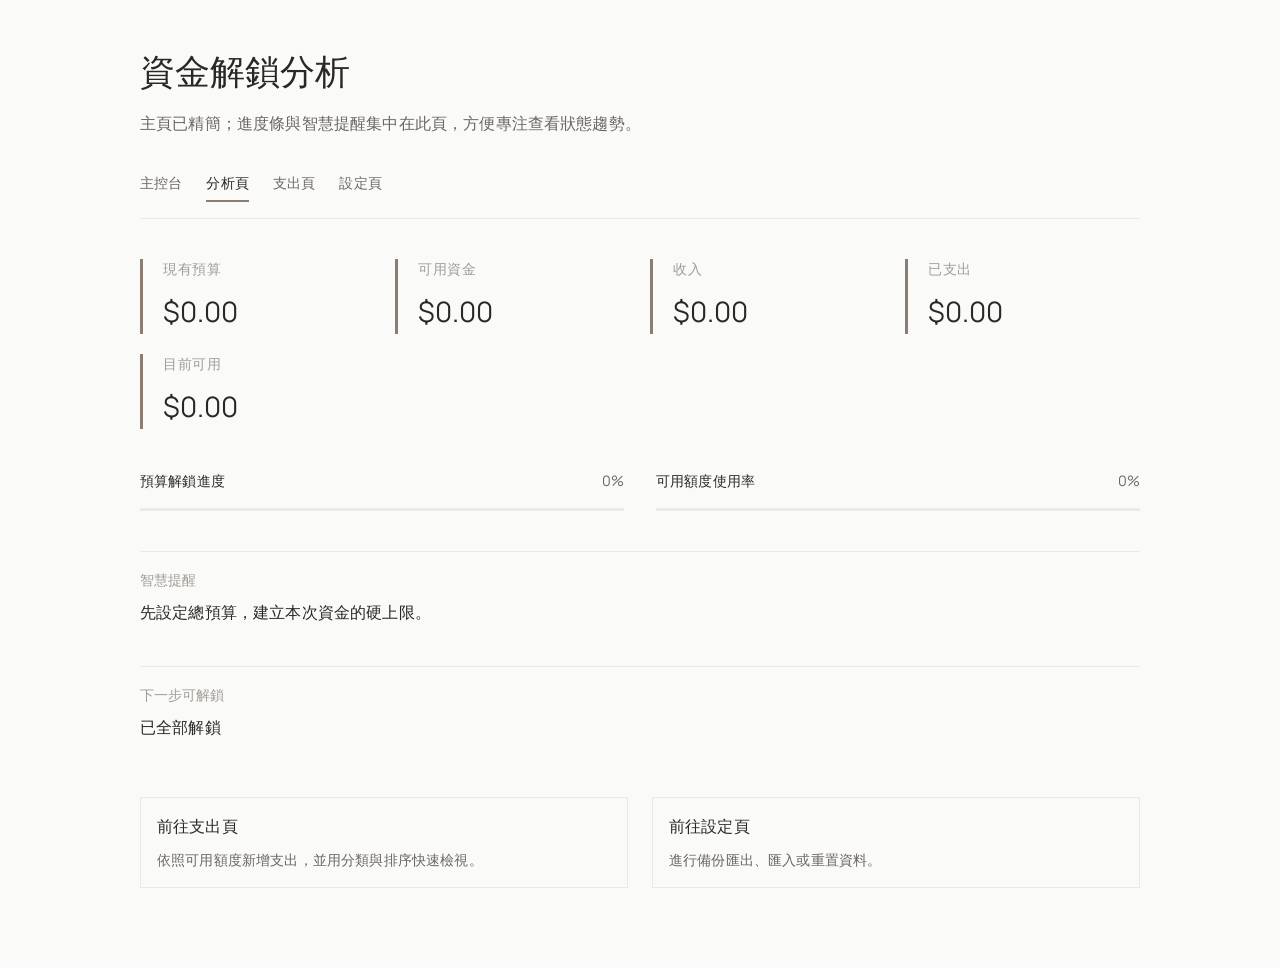
==== analysis.html @ b3a5f33e "Add files via upload" ====
<!DOCTYPE html>
<html lang="zh-Hant">
  <head>
    <meta charset="UTF-8" />
    <meta name="viewport" content="width=device-width, initial-scale=1.0" />
    <title>FundSprint | Analysis</title>
    <link rel="preconnect" href="https://fonts.googleapis.com" />
    <link rel="preconnect" href="https://fonts.gstatic.com" crossorigin />
    <link
      href="https://fonts.googleapis.com/css2?family=Bricolage+Grotesque:wght@500;700;800&family=Manrope:wght@400;500;700&display=swap"
      rel="stylesheet"
    />
    <link rel="stylesheet" href="style-new.css" />
    <script defer src="app.js"></script>
  </head>
  <body>
    <main class="layout">
      <header class="hero reveal">
        <h1>資金解鎖分析</h1>
        <p class="hero-copy">
          主頁已精簡；進度條與智慧提醒集中在此頁，方便專注查看狀態趨勢。
        </p>
      </header>

      <nav class="top-nav reveal" aria-label="頁面導覽">
        <a class="nav-link" href="index.html">主控台</a>
        <a class="nav-link is-active" href="analysis.html">分析頁</a>
        <a class="nav-link" href="expenses.html">支出頁</a>
        <a class="nav-link" href="settings.html">設定頁</a>
      </nav>

      <section class="summary reveal" aria-label="資金總覽">
        <article class="stat-card accent-a">
          <h2>現有預算</h2>
          <p id="budgetValue">NT$0.00</p>
          <small>已扣除支出</small>
        </article>

        <article class="stat-card accent-b">
          <h2>可用資金</h2>
          <p id="unlockedEverValue">NT$0.00</p>
          <small>完成過就保留</small>
        </article>

        <article class="stat-card accent-b">
          <h2>收入</h2>
          <p id="incomeValue">NT$0.00</p>
          <small>手動新增收入</small>
        </article>

        <article class="stat-card accent-c">
          <h2>已支出</h2>
          <p id="spentValue">NT$0.00</p>
          <small>已記錄支出合計</small>
        </article>

        <article class="stat-card accent-d">
          <h2>目前可用</h2>
          <p id="availableValue">NT$0.00</p>
          <small id="statusNote">可新增支出</small>
        </article>
      </section>

      <section class="meter-row reveal" aria-label="進度條">
        <div class="meter">
          <div class="meter-head">
            <h3>預算解鎖進度</h3>
            <span id="unlockProgressText">0%</span>
          </div>
          <div class="meter-track">
            <div id="unlockProgressFill" class="meter-fill"></div>
          </div>
        </div>

        <div class="meter">
          <div class="meter-head">
            <h3>可用額度使用率</h3>
            <span id="spendProgressText">0%</span>
          </div>
          <div class="meter-track">
            <div id="spendProgressFill" class="meter-fill warning"></div>
          </div>
        </div>
      </section>

      <section class="insight reveal" aria-label="即時建議">
        <article class="insight-card">
          <h3>智慧提醒</h3>
          <p id="coachMessage">先設定總預算，接著新增第一筆待辦來解鎖資金。</p>
        </article>

        <article class="insight-card">
          <h3>下一步可解鎖</h3>
          <p id="nextUnlockValue">NT$0.00</p>
        </article>
      </section>

      <section class="page-links reveal" aria-label="下一步操作">
        <a class="page-card" href="expenses.html">
          <h3>前往支出頁</h3>
          <p>依照可用額度新增支出，並用分類與排序快速檢視。</p>
        </a>
        <a class="page-card" href="settings.html">
          <h3>前往設定頁</h3>
          <p>進行備份匯出、匯入或重置資料。</p>
        </a>
      </section>

      <div id="messageBar" class="message" role="status" aria-live="polite"></div>
    </main>
  </body>
</html>
---- style-new.css ----
:root {
  --font-body: "Manrope", "Segoe UI", sans-serif;
  --bg-1: #fafaf8;
  --bg-2: #f5f3f0;
  --ink: #2a2825;
  --ink-soft: #6b6661;
  --ink-lighter: #a19d96;
  --line: rgba(42, 40, 37, 0.08);
  --accent: #8b7d72;
  --accent-light: #c4bdb2;
  --danger: #8b4513;
  --shadow: 0 2px 8px rgba(0, 0, 0, 0.04);
}

* {
  box-sizing: border-box;
}

html,
body {
  margin: 0;
  padding: 0;
  min-height: 100%;
}

body {
  font-family: var(--font-body);
  color: var(--ink);
  background: var(--bg-1);
  line-height: 1.6;
  overflow-x: hidden;
  letter-spacing: 0.01em;
}

.bg-shape {
  display: none;
}

.layout {
  width: min(1000px, 92vw);
  margin: 0 auto;
  padding: 48px 0 80px;
}

.reveal {
  opacity: 1;
  transform: translateY(0);
}

.eyebrow {
  display: none;
}

.hero h1 {
  margin: 0 0 16px;
  font-family: var(--font-body);
  font-size: clamp(1.6rem, 3.2vw, 2.2rem);
  line-height: 1.3;
  font-weight: 400;
  letter-spacing: 0;
}

.hero-copy {
  margin: 0;
  color: var(--ink-soft);
  max-width: 680px;
  font-size: 1rem;
  font-weight: 400;
  line-height: 1.7;
}

/* Navigation */
.top-nav {
  margin-top: 28px;
  display: flex;
  gap: 24px;
  flex-wrap: wrap;
  border-bottom: 1px solid var(--line);
  padding-bottom: 16px;
}

.nav-link {
  display: inline-block;
  text-decoration: none;
  padding: 6px 0;
  border-radius: 0;
  color: var(--ink-soft);
  background: transparent;
  border: none;
  border-bottom: 2px solid transparent;
  font-size: 0.9rem;
  font-weight: 400;
  transition: all 0.3s ease;
}

.nav-link:hover {
  color: var(--ink);
  border-bottom-color: var(--accent-light);
}

.nav-link.is-active {
  color: var(--ink);
  border-bottom-color: var(--accent);
}

/* Command bar */
.command-bar {
  margin-top: 32px;
  display: flex;
  align-items: center;
  flex-wrap: wrap;
  gap: 12px;
  padding: 0 0 20px 0;
  border-bottom: 1px solid var(--line);
}

button.chip-button {
  border-radius: 4px;
  padding: 8px 14px;
  background: transparent;
  color: var(--ink-soft);
  border: 1px solid var(--line);
  font-size: 0.9rem;
  font-weight: 400;
  transition: all 0.3s ease;
  cursor: pointer;
}

button.chip-button:hover {
  background: var(--accent-light);
  color: var(--ink);
  border-color: var(--accent);
}

button.chip-button.secondary {
  background: transparent;
  color: var(--ink-soft);
  border: 1px solid var(--line);
}

button.chip-button.secondary:hover {
  background: var(--accent-light);
  border-color: var(--accent);
}

.command-tip {
  margin: 0 0 0 auto;
  font-size: 0.85rem;
  color: var(--ink-lighter);
  font-weight: 400;
}

.chip-link {
  text-decoration: none;
  border-radius: 0;
  padding: 8px 0;
  font-size: 0.9rem;
  font-weight: 400;
  color: var(--ink-soft);
  background: transparent;
  border: none;
  border-bottom: 1px solid var(--accent-light);
  transition: all 0.3s ease;
}

.chip-link:hover {
  color: var(--ink);
  border-bottom-color: var(--accent);
}

/* Summary cards */
.summary {
  margin-top: 40px;
  display: grid;
  grid-template-columns: repeat(4, minmax(0, 1fr));
  gap: 20px;
}

.stat-card {
  background: transparent;
  border: none;
  border-left: 3px solid var(--accent);
  border-radius: 0;
  padding: 0 0 0 20px;
  box-shadow: none;
}

.stat-card h2 {
  margin: 0 0 8px;
  font-size: 0.85rem;
  color: var(--ink-lighter);
  font-weight: 400;
  letter-spacing: 0.05em;
  text-transform: uppercase;
}

.stat-card p {
  margin: 0;
  font-family: var(--font-body);
  font-size: clamp(1.4rem, 2.2vw, 1.8rem);
  letter-spacing: 0;
  font-weight: 400;
  color: var(--ink);
}

.stat-card small {
  display: none;
}

#availableValue.is-negative {
  color: var(--danger);
  font-weight: 500;
}

/* Meters */
.meter-row {
  margin-top: 40px;
  display: grid;
  gap: 32px;
  grid-template-columns: repeat(2, minmax(0, 1fr));
}

.meter {
  background: transparent;
  border: none;
  border-radius: 0;
  padding: 0;
  box-shadow: none;
}

.meter-head {
  display: flex;
  justify-content: space-between;
  align-items: baseline;
  gap: 8px;
  margin-bottom: 16px;
}

.meter-head h3 {
  margin: 0;
  font-size: 0.9rem;
  font-weight: 400;
  color: var(--ink);
}

.meter-head span {
  color: var(--ink-soft);
  font-weight: 400;
  font-size: 0.9rem;
}

.meter-track {
  height: 3px;
  border-radius: 2px;
  overflow: hidden;
  background: var(--line);
}

.meter-fill {
  height: 100%;
  width: 0;
  border-radius: 2px;
  background: var(--accent);
  transition: width 0.6s ease;
}

.meter-fill.warning {
  background: var(--danger);
}

/* Insights */
.insight {
  margin-top: 40px;
  display: grid;
  grid-template-columns: 1fr;
  gap: 24px;
}

.insight-card {
  background: transparent;
  border: none;
  border-radius: 0;
  padding: 16px 0;
  border-top: 1px solid var(--line);
  box-shadow: none;
}

.insight-card h3 {
  margin: 0 0 8px;
  font-family: var(--font-body);
  font-size: 0.9rem;
  letter-spacing: 0;
  color: var(--ink-lighter);
  font-weight: 400;
  text-transform: uppercase;
}

.insight-card p {
  margin: 0;
  font-size: 1rem;
  font-weight: 400;
  color: var(--ink);
  line-height: 1.7;
}

/* Workspace */
.workspace {
  margin-top: 40px;
  display: grid;
  grid-template-columns: 1fr 1.2fr 1.2fr;
  gap: 32px;
}

.workspace.two-column {
  grid-template-columns: 1fr 1.35fr;
}

.workspace.two-column .panel:nth-child(3) {
  grid-column: 1;
}

.workspace.two-column .panel {
  min-height: 100%;
}

.workspace.single-column {
  grid-template-columns: minmax(0, 1fr);
}

.page-links {
  margin-top: 40px;
  display: grid;
  grid-template-columns: repeat(2, minmax(0, 1fr));
  gap: 24px;
}

.page-card {
  display: block;
  text-decoration: none;
  color: inherit;
  background: transparent;
  border: 1px solid var(--line);
  border-radius: 0;
  padding: 16px;
  box-shadow: none;
  transition: all 0.3s ease;
}

.page-card h3 {
  margin: 0;
  font-family: var(--font-body);
  font-size: 1rem;
  font-weight: 500;
}

.page-card p {
  margin: 8px 0 0;
  color: var(--ink-soft);
  font-size: 0.9rem;
  font-weight: 400;
}

.page-card:hover {
  border-color: var(--accent);
  background: var(--bg-2);
}

.settings-shell {
  margin-top: 40px;
  display: grid;
  grid-template-columns: repeat(2, minmax(0, 1fr));
  gap: 24px;
}

.tips-list {
  margin: 10px 0 0;
  padding-left: 18px;
  color: var(--ink-soft);
  font-size: 0.88rem;
  line-height: 1.7;
}

.tips-list li + li {
  margin-top: 6px;
}

/* Panels */
.panel {
  background: transparent;
  border: 1px solid var(--line);
  border-radius: 0;
  padding: 20px;
  box-shadow: none;
}

.panel h2 {
  margin: 0 0 20px;
  font-family: var(--font-body);
  font-size: 1rem;
  font-weight: 500;
}

.panel-head {
  display: flex;
  justify-content: space-between;
  align-items: center;
  gap: 8px;
  margin-bottom: 12px;
}

.panel-tools {
  display: flex;
  gap: 12px;
  flex-wrap: wrap;
  margin: 0 0 16px 0;
}

.tool-select-wrap {
  min-width: 130px;
  margin-left: auto;
}

button.segment {
  border-radius: 0;
  padding: 8px 0;
  font-size: 0.9rem;
  font-weight: 400;
  background: transparent;
  color: var(--ink-soft);
  border: none;
  border-bottom: 2px solid transparent;
  transition: all 0.3s ease;
  cursor: pointer;
}

button.segment:hover {
  color: var(--ink);
  border-bottom-color: var(--accent-light);
}

button.segment.is-active {
  color: var(--ink);
  border-bottom-color: var(--accent);
}

.badge {
  display: inline-flex;
  align-items: center;
  justify-content: center;
  padding: 0;
  color: var(--ink-lighter);
  font-size: 0.85rem;
  font-weight: 400;
}

/* Forms */
.stack-form {
  display: grid;
  gap: 12px;
}

.stack-form label {
  font-size: 0.85rem;
  font-weight: 400;
  color: var(--ink-soft);
}

input,
select,
button {
  font: inherit;
}

input,
select {
  width: 100%;
  padding: 10px 12px;
  border-radius: 0;
  border: 1px solid var(--line);
  background: white;
  color: var(--ink);
  font-weight: 400;
  transition: all 0.3s ease;
}

input:focus-visible,
select:focus-visible,
button:focus-visible {
  outline: 2px solid var(--accent);
  outline-offset: 2px;
}

.inline-input {
  display: flex;
  gap: 8px;
}

.inline-input input {
  flex: 1;
}

button {
  border: 1px solid var(--accent);
  border-radius: 0;
  padding: 10px 16px;
  background: var(--accent);
  color: white;
  font-weight: 400;
  cursor: pointer;
  transition: all 0.3s ease;
  white-space: nowrap;
}

button:hover {
  background: #6b5d52;
  border-color: #6b5d52;
}

button:disabled {
  cursor: not-allowed;
  opacity: 0.6;
  filter: saturate(0.6);
}

.hint {
  margin: 4px 0 0;
  color: var(--ink-lighter);
  font-size: 0.8rem;
  font-weight: 400;
}

.hint.is-blocked {
  color: var(--danger);
  font-weight: 500;
}

/* Item list */
.item-list {
  margin: 16px 0 0;
  padding: 0;
  list-style: none;
  display: grid;
  gap: 8px;
}

.item {
  border: 1px solid var(--line);
  border-radius: 0;
  padding: 14px;
  background: transparent;
  display: flex;
  justify-content: space-between;
  align-items: flex-start;
  gap: 12px;
  transition: all 0.3s ease;
}

.item:hover {
  background: var(--bg-2);
  border-color: var(--accent-light);
}

.item-main {
  min-width: 0;
  flex: 1;
}

.item-title {
  margin: 0;
  font-weight: 400;
  word-break: break-word;
  color: var(--ink);
}

.item-meta {
  margin: 6px 0 0;
  font-size: 0.85rem;
  color: var(--ink-lighter);
  font-weight: 400;
}

.category-tag {
  display: inline-block;
  margin-right: 6px;
  padding: 3px 8px;
  border-radius: 2px;
  font-size: 0.75rem;
  font-weight: 400;
  color: var(--ink-lighter);
  background: var(--bg-2);
  border: 1px solid var(--line);
}

.item.is-done {
  border-color: var(--line);
  background: var(--bg-2);
  opacity: 0.7;
}

.item-actions {
  display: flex;
  gap: 8px;
  flex-shrink: 0;
}

.item-actions button {
  padding: 7px 12px;
  font-size: 0.8rem;
  border-radius: 0;
}

.item-actions .muted {
  background: var(--accent-light);
  border-color: var(--accent-light);
}

.item-actions .danger {
  background: var(--danger);
  border-color: var(--danger);
}

.empty {
  margin: 16px 0 0;
  font-size: 0.9rem;
  color: var(--ink-lighter);
  font-weight: 400;
}

/* Safety section */
.safety {
  margin-top: 40px;
  display: flex;
  justify-content: space-between;
  align-items: center;
  gap: 16px;
  background: transparent;
  border: 1px dashed var(--ink-lighter);
  border-radius: 0;
  padding: 16px;
  box-shadow: none;
}

.safety p {
  margin: 0;
  color: var(--ink-soft);
  font-size: 0.9rem;
  font-weight: 400;
}

.safety-actions {
  display: flex;
  align-items: center;
  gap: 8px;
  flex-wrap: wrap;
}

.ghost-button {
  background: transparent;
  border: 1px solid var(--line);
  color: var(--ink-soft);
  cursor: pointer;
  transition: all 0.3s ease;
}

.ghost-button:hover {
  background: var(--bg-2);
  border-color: var(--accent);
  color: var(--ink);
}

.ghost-button.neutral {
  border-color: var(--line);
  color: var(--ink-soft);
}

.ghost-button.neutral:hover {
  background: var(--bg-2);
  color: var(--ink);
}

#resetButton {
  border-color: var(--danger);
  background: var(--danger);
  color: white;
}

#resetButton:hover {
  background: #6b3410;
  border-color: #6b3410;
}

.danger {
  background: var(--danger);
  border-color: var(--danger);
  color: white;
}

.sr-only {
  position: absolute;
  width: 1px;
  height: 1px;
  padding: 0;
  margin: -1px;
  overflow: hidden;
  clip: rect(0, 0, 0, 0);
  border: 0;
}

/* Messages */
.message {
  position: fixed;
  right: 20px;
  bottom: 20px;
  max-width: min(380px, 88vw);
  background: var(--ink);
  color: var(--bg-1);
  border-radius: 0;
  padding: 12px 16px;
  border: 1px solid var(--accent);
  box-shadow: 0 4px 12px rgba(0, 0, 0, 0.12);
  opacity: 0;
  transform: translateY(10px);
  pointer-events: none;
  transition: opacity 0.3s ease, transform 0.3s ease;
  font-size: 0.9rem;
  font-weight: 400;
}

.message[data-tone="success"] {
  border-color: var(--accent);
}

.message[data-tone="warn"] {
  border-color: var(--danger);
}

.message[data-tone="error"] {
  border-color: var(--danger);
}

.message.show {
  opacity: 1;
  transform: translateY(0);
}

/* Number pad */
.number-pad {
  display: none;
}

@media (max-width: 1040px) {
  .command-tip {
    margin: 0;
    width: 100%;
  }

  .chip-link {
    width: 100%;
    text-align: center;
  }

  .tool-select-wrap {
    margin-left: 0;
  }

  .summary {
    grid-template-columns: repeat(2, minmax(0, 1fr));
  }

  .insight {
    grid-template-columns: 1fr;
  }

  .page-links {
    grid-template-columns: 1fr;
  }

  .settings-shell {
    grid-template-columns: 1fr;
  }

  .workspace {
    grid-template-columns: 1fr;
  }

  .top-nav {
    gap: 16px;
  }
}

@media (max-width: 720px) {
  .layout {
    width: 96vw;
    padding-top: 20px;
    padding-bottom: 40px;
  }

  body.number-pad-open .layout {
    padding-bottom: 320px;
  }

  .hero h1 {
    font-size: clamp(1.4rem, 6vw, 1.8rem);
  }

  .hero-copy {
    font-size: 0.95rem;
  }

  .top-nav {
    gap: 12px;
    margin-top: 20px;
  }

  .nav-link {
    flex: 1;
    text-align: center;
    padding: 8px 6px;
    font-size: 0.85rem;
    border-bottom-width: 1px;
  }

  .meter-row {
    grid-template-columns: 1fr;
  }

  .command-bar {
    gap: 8px;
    flex-direction: column;
  }

  button.chip-button {
    flex: 1;
    text-align: center;
  }

  .summary {
    grid-template-columns: repeat(2, minmax(0, 1fr));
    gap: 16px;
  }

  .stat-card {
    padding-left: 16px;
  }

  input,
  select,
  button {
    min-height: 44px;
  }

  .panel {
    padding: 16px;
  }

  .panel-tools {
    gap: 8px;
  }

  .inline-input {
    flex-direction: column;
  }

  .item {
    flex-direction: column;
    align-items: stretch;
  }

  .item-actions {
    justify-content: flex-end;
    flex-direction: row;
  }

  .safety {
    flex-direction: column;
    align-items: flex-start;
  }

  .safety-actions {
    width: 100%;
  }
}

@media (max-width: 900px) {
  .number-pad {
    display: block;
    position: fixed;
    z-index: 60;
    left: 0;
    right: 0;
    bottom: 0;
    pointer-events: none;
    transform: translateY(105%);
    transition: transform 0.22s ease;
  }

  .number-pad.show {
    transform: translateY(0);
    pointer-events: auto;
  }

  .number-pad__sheet {
    margin: 0 8px 8px;
    border-radius: 0;
    background: white;
    border: 1px solid var(--line);
    box-shadow: 0 -4px 16px rgba(0, 0, 0, 0.08);
    padding: 12px;
    padding-bottom: calc(12px + env(safe-area-inset-bottom, 0px));
  }

  .number-pad__header {
    display: flex;
    justify-content: space-between;
    align-items: baseline;
    margin-bottom: 12px;
  }

  .number-pad__title {
    font-size: 0.85rem;
    color: var(--ink-lighter);
    font-weight: 400;
  }

  .number-pad__target {
    font-size: 0.85rem;
    color: var(--accent);
    font-weight: 400;
  }

  .number-pad__keys {
    display: grid;
    grid-template-columns: repeat(3, minmax(0, 1fr));
    gap: 8px;
  }

  button.number-pad__key {
    min-height: 48px;
    border-radius: 0;
    border: 1px solid var(--line);
    background: transparent;
    color: var(--ink);
    font-size: 1.1rem;
    font-weight: 400;
    padding: 10px;
    transition: all 0.2s ease;
    cursor: pointer;
  }

  button.number-pad__key:active {
    background: var(--bg-2);
    border-color: var(--accent-light);
  }

  button.number-pad__key.action {
    font-size: 0.75rem;
    background: transparent;
    color: var(--ink-lighter);
  }

  button.number-pad__key.action:active {
    color: var(--ink);
    background: var(--bg-2);
  }

  .number-pad__footer {
    display: grid;
    grid-template-columns: 1fr 1.3fr;
    gap: 8px;
    margin-top: 8px;
  }

  button.number-pad__key.done {
    background: var(--accent);
    color: white;
    border: 1px solid var(--accent);
    font-size: 0.9rem;
  }

  button.number-pad__key.done:active {
    background: #6b5d52;
    border-color: #6b5d52;
  }

  body.number-pad-open .message {
    bottom: 280px;
  }
}

/* Modal */
.modal {
  border: none;
  border-radius: 0;
  padding: 0;
  background: transparent;
  backdrop-filter: none;
}

.modal::backdrop {
  background: rgba(0, 0, 0, 0.3);
  backdrop-filter: none;
}

.modal-content {
  background: white;
  width: min(90vw, 440px);
  padding: 32px;
  border-radius: 0;
  box-shadow: 0 8px 32px rgba(0, 0, 0, 0.15);
  text-align: center;
  border: 1px solid var(--line);
}

.modal-icon {
  font-size: 32px;
  margin-bottom: 16px;
}

.modal-content h3 {
  margin: 0 0 12px 0;
  font-family: var(--font-body);
  color: var(--ink);
  font-size: 1.2rem;
  font-weight: 500;
}

.modal-content p {
  margin: 0 0 28px 0;
  color: var(--ink-soft);
  font-size: 0.95rem;
  font-weight: 400;
  line-height: 1.7;
}

.modal-actions {
  display: flex;
  gap: 12px;
  justify-content: center;
}

.modal-actions button {
  flex: 1;
}
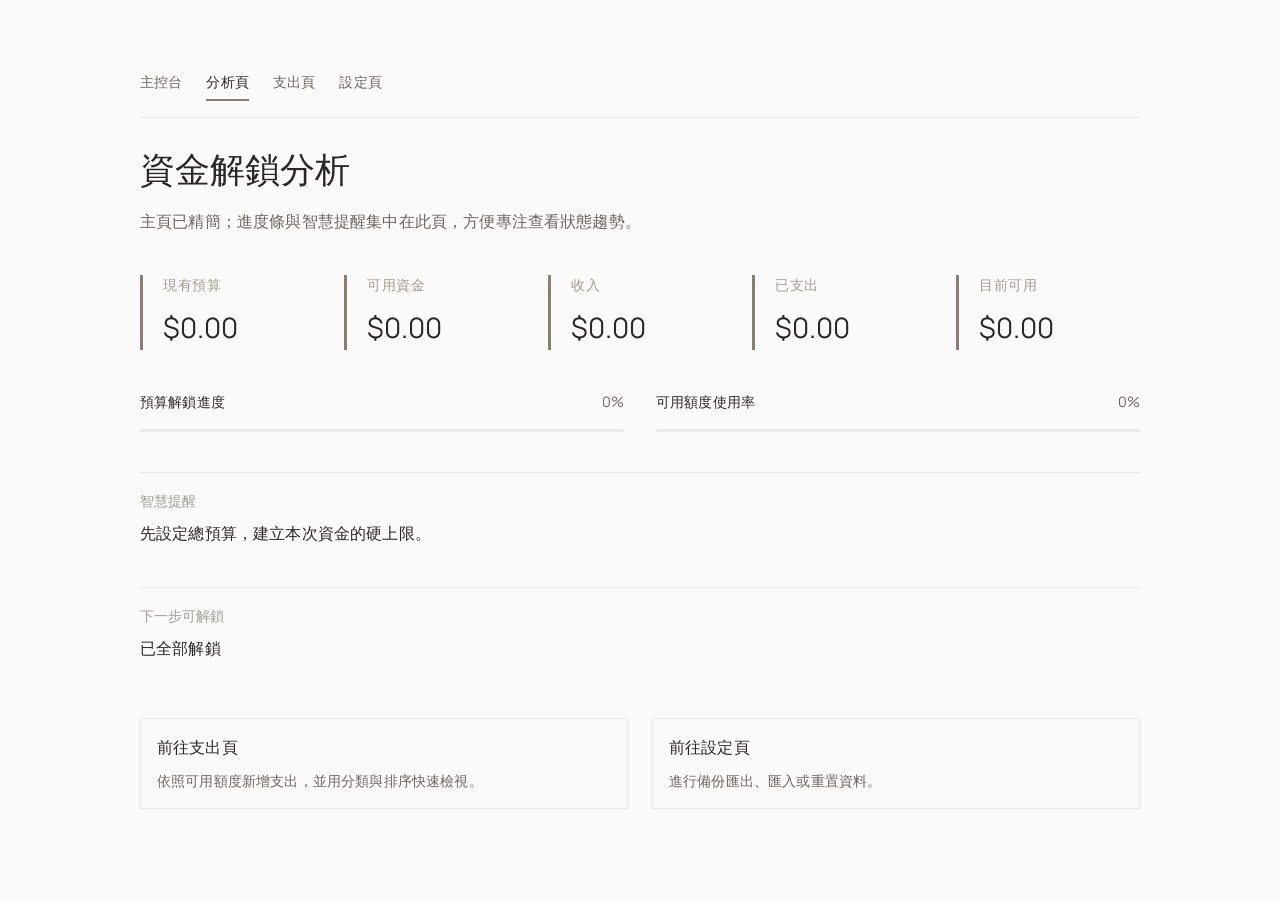
==== commit 51105a26: "redesign: mobile-friendly main page layout and uniform sticky navbar Agent-Logs-Url: https://github." ====
--- a/analysis.html
+++ b/analysis.html
@@ -15,19 +15,19 @@
   </head>
   <body>
     <main class="layout">
+      <nav class="top-nav" aria-label="頁面導覽">
+        <a class="nav-link" href="index.html">主控台</a>
+        <a class="nav-link is-active" href="analysis.html">分析頁</a>
+        <a class="nav-link" href="expenses.html">支出頁</a>
+        <a class="nav-link" href="settings.html">設定頁</a>
+      </nav>
+
       <header class="hero reveal">
         <h1>資金解鎖分析</h1>
         <p class="hero-copy">
           主頁已精簡；進度條與智慧提醒集中在此頁，方便專注查看狀態趨勢。
         </p>
       </header>
-
-      <nav class="top-nav reveal" aria-label="頁面導覽">
-        <a class="nav-link" href="index.html">主控台</a>
-        <a class="nav-link is-active" href="analysis.html">分析頁</a>
-        <a class="nav-link" href="expenses.html">支出頁</a>
-        <a class="nav-link" href="settings.html">設定頁</a>
-      </nav>
 
       <section class="summary reveal" aria-label="資金總覽">
         <article class="stat-card accent-a">
--- a/style-new.css
+++ b/style-new.css
@@ -51,6 +51,10 @@
   display: none;
 }
 
+.hero {
+  margin-top: 28px;
+}
+
 .hero h1 {
   margin: 0 0 16px;
   font-family: var(--font-body);
@@ -71,12 +75,16 @@
 
 /* Navigation */
 .top-nav {
-  margin-top: 28px;
   display: flex;
   gap: 24px;
   flex-wrap: wrap;
   border-bottom: 1px solid var(--line);
-  padding-bottom: 16px;
+  padding: 16px 0;
+  margin-bottom: 4px;
+  position: sticky;
+  top: 0;
+  background: var(--bg-1);
+  z-index: 10;
 }
 
 .nav-link {
@@ -91,6 +99,7 @@
   font-size: 0.9rem;
   font-weight: 400;
   transition: all 0.3s ease;
+  -webkit-tap-highlight-color: transparent;
 }
 
 .nav-link:hover {
@@ -172,7 +181,7 @@
 .summary {
   margin-top: 40px;
   display: grid;
-  grid-template-columns: repeat(4, minmax(0, 1fr));
+  grid-template-columns: repeat(5, minmax(0, 1fr));
   gap: 20px;
 }
 
@@ -313,10 +322,23 @@
 
 .workspace.two-column {
   grid-template-columns: 1fr 1.35fr;
+  grid-template-rows: auto 1fr;
+  align-items: start;
+}
+
+.workspace.two-column .panel:nth-child(1) {
+  grid-column: 1;
+  grid-row: 1;
+}
+
+.workspace.two-column .panel:nth-child(2) {
+  grid-column: 1;
+  grid-row: 2;
 }
 
 .workspace.two-column .panel:nth-child(3) {
-  grid-column: 1;
+  grid-column: 2;
+  grid-row: 1 / span 2;
 }
 
 .workspace.two-column .panel {
@@ -509,6 +531,8 @@
   cursor: pointer;
   transition: all 0.3s ease;
   white-space: nowrap;
+  touch-action: manipulation;
+  -webkit-tap-highlight-color: transparent;
 }
 
 button:hover {
@@ -764,7 +788,7 @@
   }
 
   .summary {
-    grid-template-columns: repeat(2, minmax(0, 1fr));
+    grid-template-columns: repeat(3, minmax(0, 1fr));
   }
 
   .insight {
@@ -781,6 +805,18 @@
 
   .workspace {
     grid-template-columns: 1fr;
+  }
+
+  .workspace.two-column {
+    grid-template-columns: 1fr;
+    grid-template-rows: auto;
+  }
+
+  .workspace.two-column .panel:nth-child(1),
+  .workspace.two-column .panel:nth-child(2),
+  .workspace.two-column .panel:nth-child(3) {
+    grid-column: 1;
+    grid-row: auto;
   }
 
   .top-nav {
@@ -792,11 +828,17 @@
   .layout {
     width: 96vw;
     padding-top: 20px;
-    padding-bottom: 40px;
+    /* 60px = approx bottom nav bar height; extra space keeps content clear of the bar */
+    padding-bottom: calc(60px + env(safe-area-inset-bottom, 0px));
   }
 
   body.number-pad-open .layout {
-    padding-bottom: 320px;
+    /* 380px = 60px (nav bar) + ~320px (number pad sheet) */
+    padding-bottom: calc(380px + env(safe-area-inset-bottom, 0px));
+  }
+
+  .hero {
+    margin-top: 8px;
   }
 
   .hero h1 {
@@ -808,16 +850,31 @@
   }
 
   .top-nav {
-    gap: 12px;
-    margin-top: 20px;
+    position: fixed;
+    bottom: 0;
+    left: 0;
+    right: 0;
+    z-index: 50;
+    margin: 0;
+    background: var(--bg-1);
+    border-top: 1px solid var(--line);
+    border-bottom: none;
+    padding: 0 4px env(safe-area-inset-bottom, 0px);
+    gap: 0;
   }
 
   .nav-link {
     flex: 1;
     text-align: center;
-    padding: 8px 6px;
-    font-size: 0.85rem;
-    border-bottom-width: 1px;
+    padding: 10px 4px;
+    font-size: 0.8rem;
+    border-bottom: none;
+    border-top: 2px solid transparent;
+  }
+
+  .nav-link.is-active {
+    border-top-color: var(--accent);
+    border-bottom-color: transparent;
   }
 
   .meter-row {
@@ -878,6 +935,20 @@
 
   .safety-actions {
     width: 100%;
+  }
+
+  .summary .stat-card:last-child {
+    grid-column: 1 / -1;
+  }
+
+  .message {
+    /* stay above the fixed bottom nav bar */
+    bottom: calc(72px + env(safe-area-inset-bottom, 0px));
+  }
+
+  body.number-pad-open .message {
+    /* stay above bottom nav bar (~60px) and open number pad (~300px) */
+    bottom: calc(360px + env(safe-area-inset-bottom, 0px));
   }
 }
 
@@ -987,6 +1058,23 @@
   }
 }
 
+@media (max-width: 720px) {
+  /* push number pad above the fixed bottom nav bar */
+  .number-pad {
+    bottom: calc(52px + env(safe-area-inset-bottom, 0px));
+  }
+}
+
+@media (max-width: 480px) {
+  .hero-copy {
+    display: none;
+  }
+
+  .stat-card p {
+    font-size: clamp(1.2rem, 5.5vw, 1.5rem);
+  }
+}
+
 /* Modal */
 .modal {
   border: none;
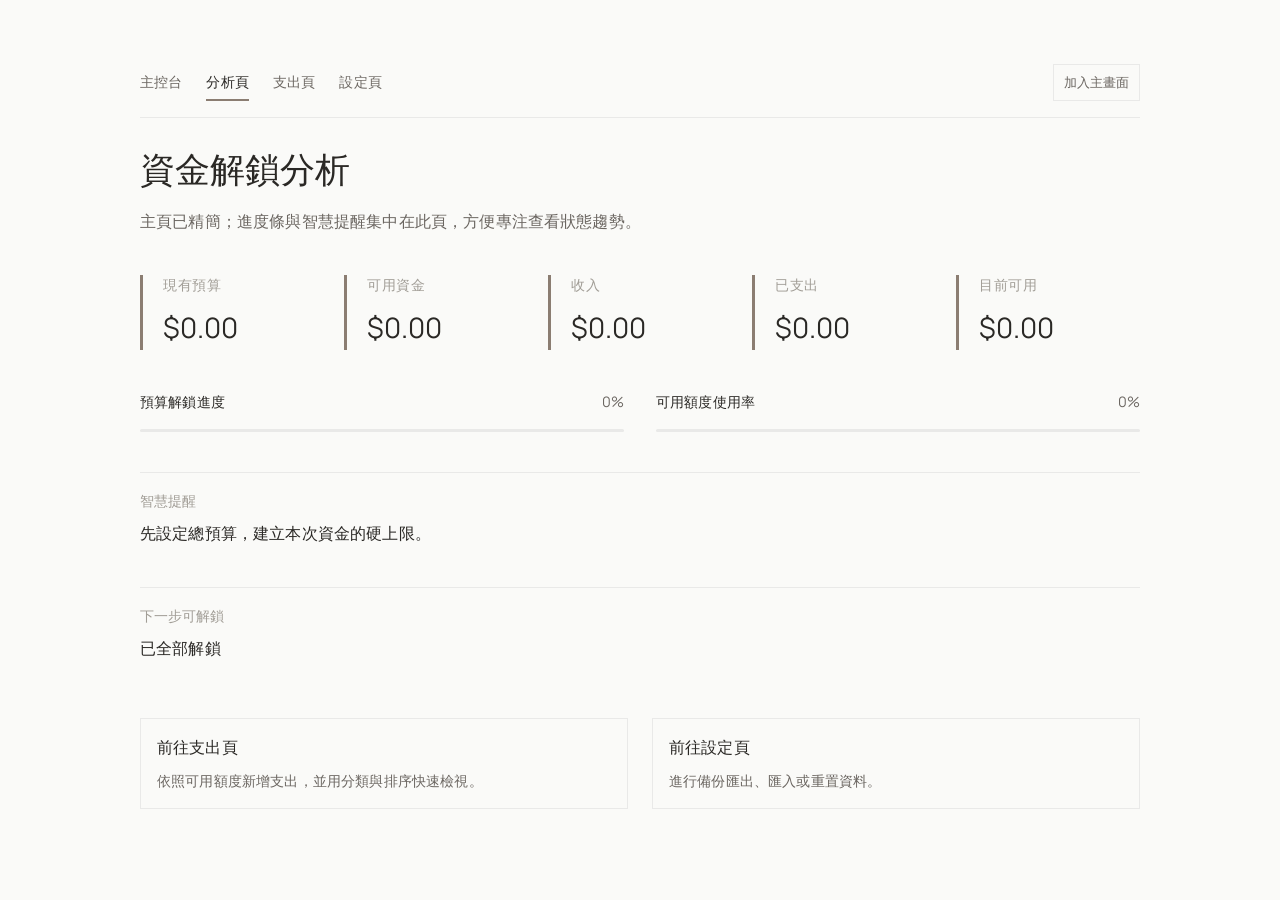
==== commit 8eeffed0: "Fix navbar duplication, overdraft behavior, numpad dot input, and add home-screen install button Age" ====
--- a/analysis.html
+++ b/analysis.html
@@ -20,6 +20,7 @@
         <a class="nav-link is-active" href="analysis.html">分析頁</a>
         <a class="nav-link" href="expenses.html">支出頁</a>
         <a class="nav-link" href="settings.html">設定頁</a>
+        <button type="button" class="nav-install" id="installAppButton">加入主畫面</button>
       </nav>
 
       <header class="hero reveal">
@@ -39,7 +40,7 @@
         <article class="stat-card accent-b">
           <h2>可用資金</h2>
           <p id="unlockedEverValue">NT$0.00</p>
-          <small>完成過就保留</small>
+          <small>已扣除支出（同目前可用）</small>
         </article>
 
         <article class="stat-card accent-b">
--- a/style-new.css
+++ b/style-new.css
@@ -112,6 +112,23 @@
   border-bottom-color: var(--accent);
 }
 
+.nav-install {
+  margin-left: auto;
+  border: 1px solid var(--line);
+  border-radius: 0;
+  background: transparent;
+  color: var(--ink-soft);
+  padding: 6px 10px;
+  font-size: 0.82rem;
+  min-height: auto;
+}
+
+.nav-install:hover {
+  background: var(--bg-2);
+  border-color: var(--accent);
+  color: var(--ink);
+}
+
 /* Command bar */
 .command-bar {
   margin-top: 32px;
@@ -788,7 +805,11 @@
   }
 
   .summary {
-    grid-template-columns: repeat(3, minmax(0, 1fr));
+    grid-template-columns: repeat(2, minmax(0, 1fr));
+  }
+
+  .summary .stat-card:last-child {
+    grid-column: 1 / -1;
   }
 
   .insight {
@@ -822,19 +843,23 @@
   .top-nav {
     gap: 16px;
   }
+
+  .nav-install {
+    margin-left: 0;
+  }
 }
 
 @media (max-width: 720px) {
   .layout {
     width: 96vw;
-    padding-top: 20px;
-    /* 60px = approx bottom nav bar height; extra space keeps content clear of the bar */
-    padding-bottom: calc(60px + env(safe-area-inset-bottom, 0px));
+    /* keep content clear of fixed top nav on phones */
+    padding-top: calc(72px + env(safe-area-inset-top, 0px));
+    padding-bottom: 28px;
   }
 
   body.number-pad-open .layout {
-    /* 380px = 60px (nav bar) + ~320px (number pad sheet) */
-    padding-bottom: calc(380px + env(safe-area-inset-bottom, 0px));
+    /* keep focused fields visible above the number pad */
+    padding-bottom: calc(320px + env(safe-area-inset-bottom, 0px));
   }
 
   .hero {
@@ -851,16 +876,17 @@
 
   .top-nav {
     position: fixed;
-    bottom: 0;
+    top: 0;
     left: 0;
     right: 0;
     z-index: 50;
     margin: 0;
     background: var(--bg-1);
-    border-top: 1px solid var(--line);
-    border-bottom: none;
-    padding: 0 4px env(safe-area-inset-bottom, 0px);
+    border-bottom: 1px solid var(--line);
+    border-top: none;
+    padding: env(safe-area-inset-top, 0px) 4px 0;
     gap: 0;
+    flex-wrap: nowrap;
   }
 
   .nav-link {
@@ -868,13 +894,22 @@
     text-align: center;
     padding: 10px 4px;
     font-size: 0.8rem;
-    border-bottom: none;
-    border-top: 2px solid transparent;
+    border-top: none;
+    border-bottom: 2px solid transparent;
   }
 
   .nav-link.is-active {
-    border-top-color: var(--accent);
-    border-bottom-color: transparent;
+    border-bottom-color: var(--accent);
+  }
+
+  .nav-install {
+    flex: 1;
+    text-align: center;
+    border: none;
+    border-bottom: 2px solid transparent;
+    padding: 10px 4px;
+    font-size: 0.75rem;
+    min-height: 44px;
   }
 
   .meter-row {
@@ -937,18 +972,12 @@
     width: 100%;
   }
 
-  .summary .stat-card:last-child {
-    grid-column: 1 / -1;
-  }
-
   .message {
-    /* stay above the fixed bottom nav bar */
-    bottom: calc(72px + env(safe-area-inset-bottom, 0px));
+    bottom: calc(20px + env(safe-area-inset-bottom, 0px));
   }
 
   body.number-pad-open .message {
-    /* stay above bottom nav bar (~60px) and open number pad (~300px) */
-    bottom: calc(360px + env(safe-area-inset-bottom, 0px));
+    bottom: calc(312px + env(safe-area-inset-bottom, 0px));
   }
 }
 
@@ -1059,13 +1088,16 @@
 }
 
 @media (max-width: 720px) {
-  /* push number pad above the fixed bottom nav bar */
   .number-pad {
-    bottom: calc(52px + env(safe-area-inset-bottom, 0px));
+    bottom: 0;
   }
 }
 
 @media (max-width: 480px) {
+  .summary {
+    grid-template-columns: 1fr;
+  }
+
   .hero-copy {
     display: none;
   }
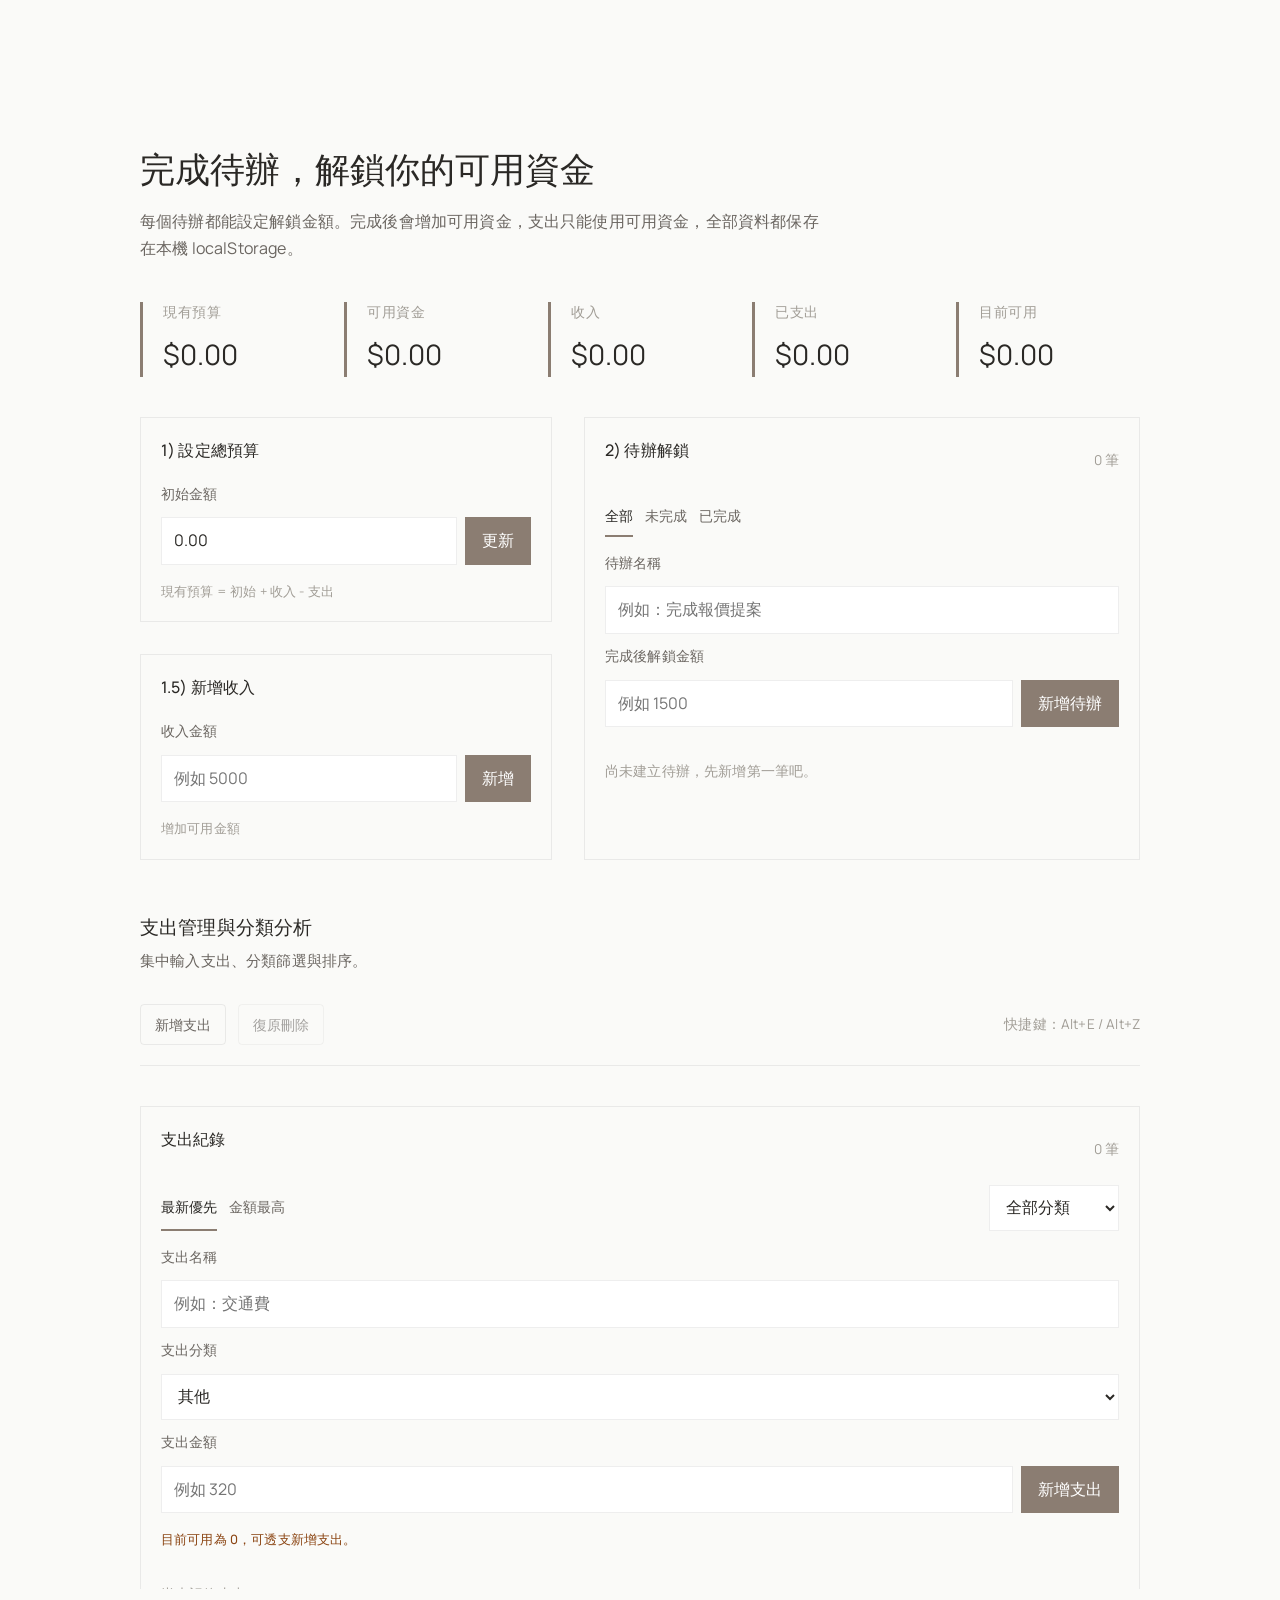
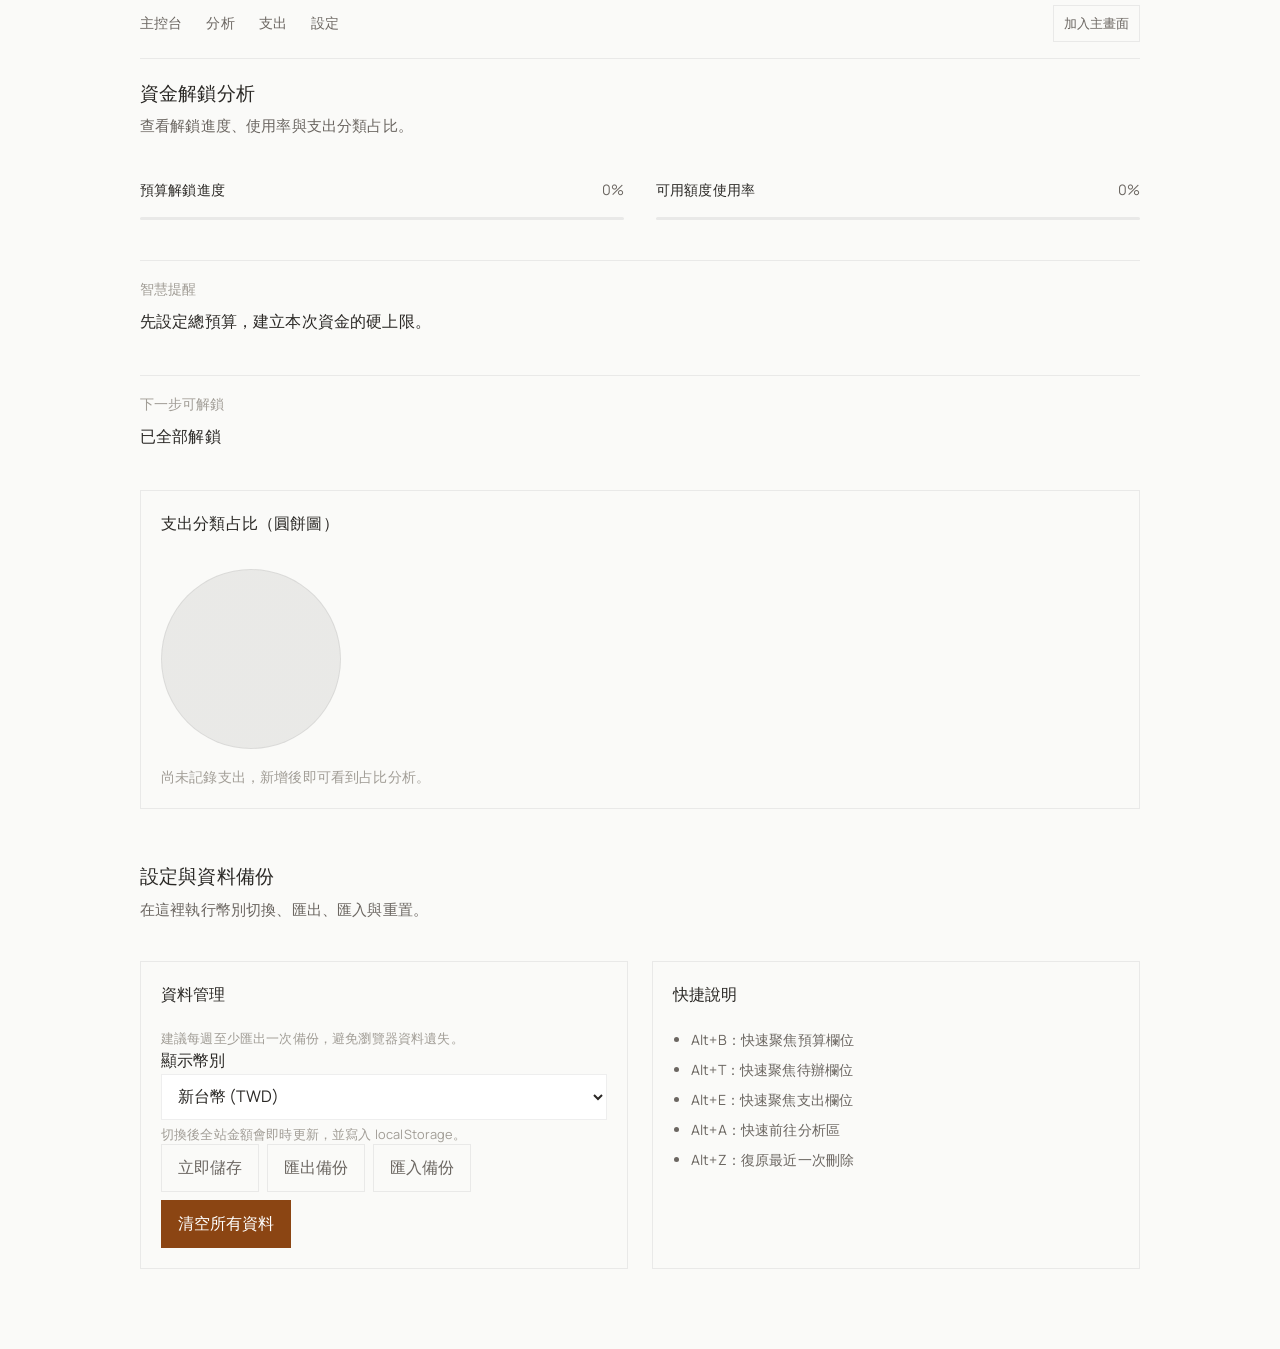
==== commit ee51df9d: "Redirect legacy page files to single-page sections Agent-Logs-Url: https://github.com/Hufung/moneywo" ====
--- a/analysis.html
+++ b/analysis.html
@@ -3,111 +3,10 @@
   <head>
     <meta charset="UTF-8" />
     <meta name="viewport" content="width=device-width, initial-scale=1.0" />
-    <title>FundSprint | Analysis</title>
-    <link rel="preconnect" href="https://fonts.googleapis.com" />
-    <link rel="preconnect" href="https://fonts.gstatic.com" crossorigin />
-    <link
-      href="https://fonts.googleapis.com/css2?family=Bricolage+Grotesque:wght@500;700;800&family=Manrope:wght@400;500;700&display=swap"
-      rel="stylesheet"
-    />
-    <link rel="stylesheet" href="style-new.css" />
-    <script defer src="app.js"></script>
+    <title>FundSprint | Analysis Redirect</title>
+    <meta http-equiv="refresh" content="0;url=index.html#analysisSection" />
   </head>
   <body>
-    <main class="layout">
-      <nav class="top-nav" aria-label="頁面導覽">
-        <a class="nav-link" href="index.html">主控台</a>
-        <a class="nav-link is-active" href="analysis.html">分析頁</a>
-        <a class="nav-link" href="expenses.html">支出頁</a>
-        <a class="nav-link" href="settings.html">設定頁</a>
-        <button type="button" class="nav-install" id="installAppButton">加入主畫面</button>
-      </nav>
-
-      <header class="hero reveal">
-        <h1>資金解鎖分析</h1>
-        <p class="hero-copy">
-          主頁已精簡；進度條與智慧提醒集中在此頁，方便專注查看狀態趨勢。
-        </p>
-      </header>
-
-      <section class="summary reveal" aria-label="資金總覽">
-        <article class="stat-card accent-a">
-          <h2>現有預算</h2>
-          <p id="budgetValue">NT$0.00</p>
-          <small>已扣除支出</small>
-        </article>
-
-        <article class="stat-card accent-b">
-          <h2>可用資金</h2>
-          <p id="unlockedEverValue">NT$0.00</p>
-          <small>已扣除支出（同目前可用）</small>
-        </article>
-
-        <article class="stat-card accent-b">
-          <h2>收入</h2>
-          <p id="incomeValue">NT$0.00</p>
-          <small>手動新增收入</small>
-        </article>
-
-        <article class="stat-card accent-c">
-          <h2>已支出</h2>
-          <p id="spentValue">NT$0.00</p>
-          <small>已記錄支出合計</small>
-        </article>
-
-        <article class="stat-card accent-d">
-          <h2>目前可用</h2>
-          <p id="availableValue">NT$0.00</p>
-          <small id="statusNote">可新增支出</small>
-        </article>
-      </section>
-
-      <section class="meter-row reveal" aria-label="進度條">
-        <div class="meter">
-          <div class="meter-head">
-            <h3>預算解鎖進度</h3>
-            <span id="unlockProgressText">0%</span>
-          </div>
-          <div class="meter-track">
-            <div id="unlockProgressFill" class="meter-fill"></div>
-          </div>
-        </div>
-
-        <div class="meter">
-          <div class="meter-head">
-            <h3>可用額度使用率</h3>
-            <span id="spendProgressText">0%</span>
-          </div>
-          <div class="meter-track">
-            <div id="spendProgressFill" class="meter-fill warning"></div>
-          </div>
-        </div>
-      </section>
-
-      <section class="insight reveal" aria-label="即時建議">
-        <article class="insight-card">
-          <h3>智慧提醒</h3>
-          <p id="coachMessage">先設定總預算，接著新增第一筆待辦來解鎖資金。</p>
-        </article>
-
-        <article class="insight-card">
-          <h3>下一步可解鎖</h3>
-          <p id="nextUnlockValue">NT$0.00</p>
-        </article>
-      </section>
-
-      <section class="page-links reveal" aria-label="下一步操作">
-        <a class="page-card" href="expenses.html">
-          <h3>前往支出頁</h3>
-          <p>依照可用額度新增支出，並用分類與排序快速檢視。</p>
-        </a>
-        <a class="page-card" href="settings.html">
-          <h3>前往設定頁</h3>
-          <p>進行備份匯出、匯入或重置資料。</p>
-        </a>
-      </section>
-
-      <div id="messageBar" class="message" role="status" aria-live="polite"></div>
-    </main>
+    <p>已整合為單頁版，將自動前往 <a href="index.html#analysisSection">分析區</a>。</p>
   </body>
 </html>
